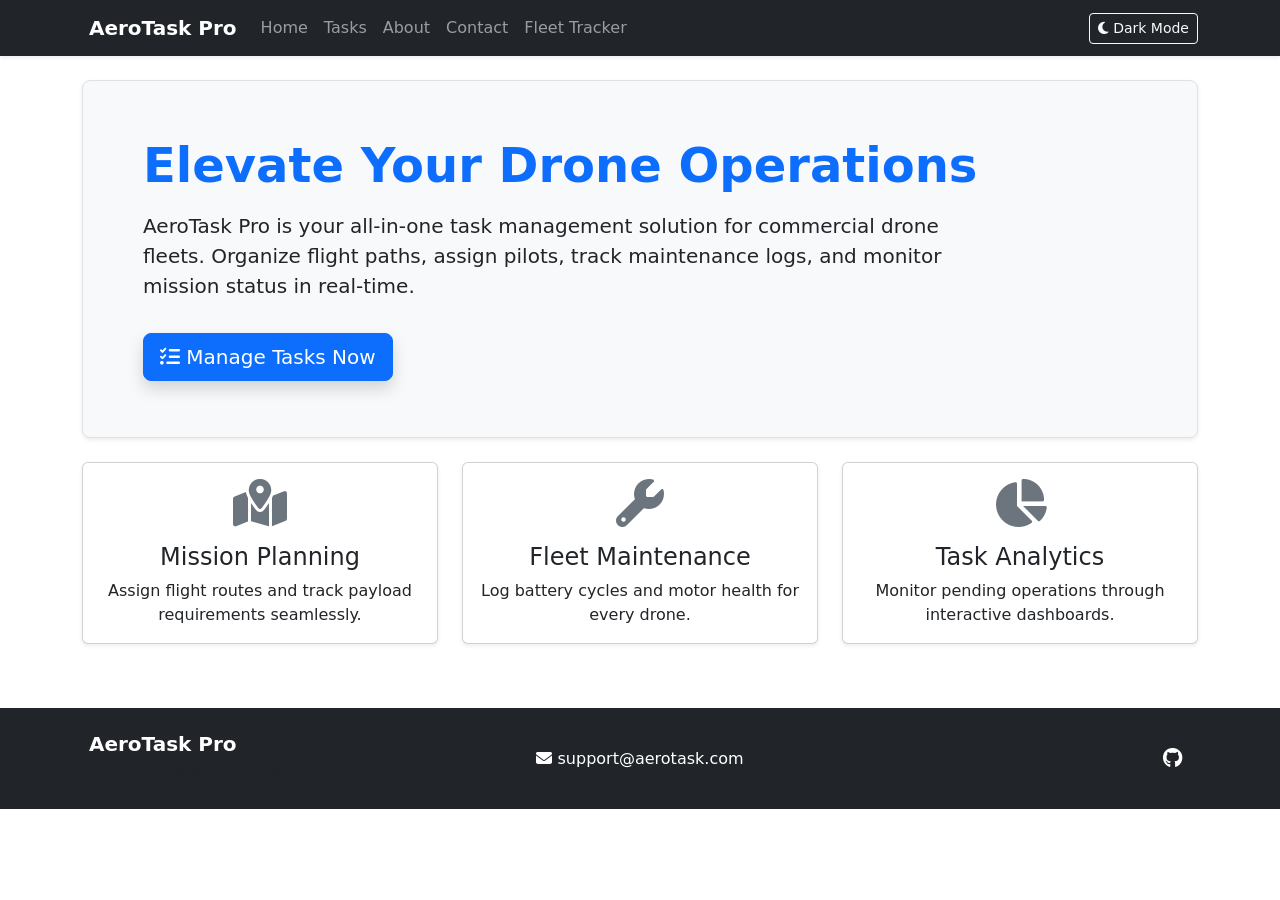
==== index.html @ 858f659a "chenged the location of scripts and used defer as professor has proposed so" ====
<!doctype html>
<html lang="en">
  <head>
    <meta charset="UTF-8" />
    <meta name="viewport" content="width=device-width, initial-scale=1.0" />
    <title>AeroTask Pro | Drone Fleet Management</title>
    <link
      href="https://cdn.jsdelivr.net/npm/bootstrap@5.3.2/dist/css/bootstrap.min.css"
      rel="stylesheet"
    />
    <link
      rel="stylesheet"
      href="https://cdnjs.cloudflare.com/ajax/libs/font-awesome/6.4.2/css/all.min.css"
    />
    <link rel="stylesheet" href="style.css" />

    <script src="https://cdn.jsdelivr.net/npm/bootstrap@5.3.2/dist/js/bootstrap.bundle.min.js" defer></script>
    <script src="https://code.jquery.com/jquery-3.7.1.min.js" defer></script>
    <script src="app.js" defer></script>
  </head>

  <body>
    <main>
      <!-- header - components folder -->
    <div id="header-placeholder"></div>
    <!-- Main Content -->
    <main class="container my-4">
      <!-- hero secton and button cta -->
      <div class="p-5 mb-4 bg-light rounded-3 shadow-sm border">
        <div class="container-fluid py-2">
          <h1 class="display-5 fw-bold text-primary">
            Elevate Your Drone Operations
          </h1>
          <p class="col-md-10 fs-5 mt-3">
            AeroTask Pro is your all-in-one task management solution for
            commercial drone fleets. Organize flight paths, assign pilots, track
            maintenance logs, and monitor mission status in real-time.
          </p>
          <!-- cta directs to tasks -->
          <a href="tasks.html" class="btn btn-primary btn-lg mt-3 shadow">
            <i class="fa-solid fa-list-check"></i> Manage Tasks Now
          </a>
        </div>
      </div>

      <div class="row mb-5 text-center">
        <div class="col-md-4 mb-3">
          <div class="card h-100 shadow-sm">
            <div class="card-body">
              <i
                class="fa-solid fa-map-location-dot fa-3x text-secondary mb-3"
              ></i>
              <h4 class="card-title">Mission Planning</h4>
              <p class="card-text">
                Assign flight routes and track payload requirements seamlessly.
              </p>
            </div>
          </div>
        </div>
        <div class="col-md-4 mb-3">
          <div class="card h-100 shadow-sm">
            <div class="card-body">
              <i class="fa-solid fa-wrench fa-3x text-secondary mb-3"></i>
              <h4 class="card-title">Fleet Maintenance</h4>
              <p class="card-text">
                Log battery cycles and motor health for every drone.
              </p>
            </div>
          </div>
        </div>
        <div class="col-md-4 mb-3">
          <div class="card h-100 shadow-sm">
            <div class="card-body">
              <i class="fa-solid fa-chart-pie fa-3x text-secondary mb-3"></i>
              <h4 class="card-title">Task Analytics</h4>
              <p class="card-text">
                Monitor pending operations through interactive dashboards.
              </p>
            </div>
          </div>
        </div>
      </div>

    </main>
    <div id="footer-placeholder"></div>
  </body>
</html>
---- style.css ----
/* Dark Mode  */
body.dark-mode {
    background-color: #121212;
    color: #ffffff;
}

body.dark-mode .bg-light,
body.dark-mode .navbar,
body.dark-mode .footer,
body.dark-mode .card {
    background-color: #1e1e1e !important;
    border-color: #333 !important;
    color: #ffffff !important;
}

body.dark-mode .text-dark,
body.dark-mode .text-muted {
    color: #cccccc !important;
}

body.dark-mode .navbar-brand,
body.dark-mode .nav-link {
    color: #ffffff !important;
}

body.dark-mode .border-bottom,
body.dark-mode .border-top {
    border-color: #333 !important;
}

/* Card Styling */
.card {
    transition: transform 0.2s ease-in-out;
}

.card:hover {
    transform: translateY(-5px);
}
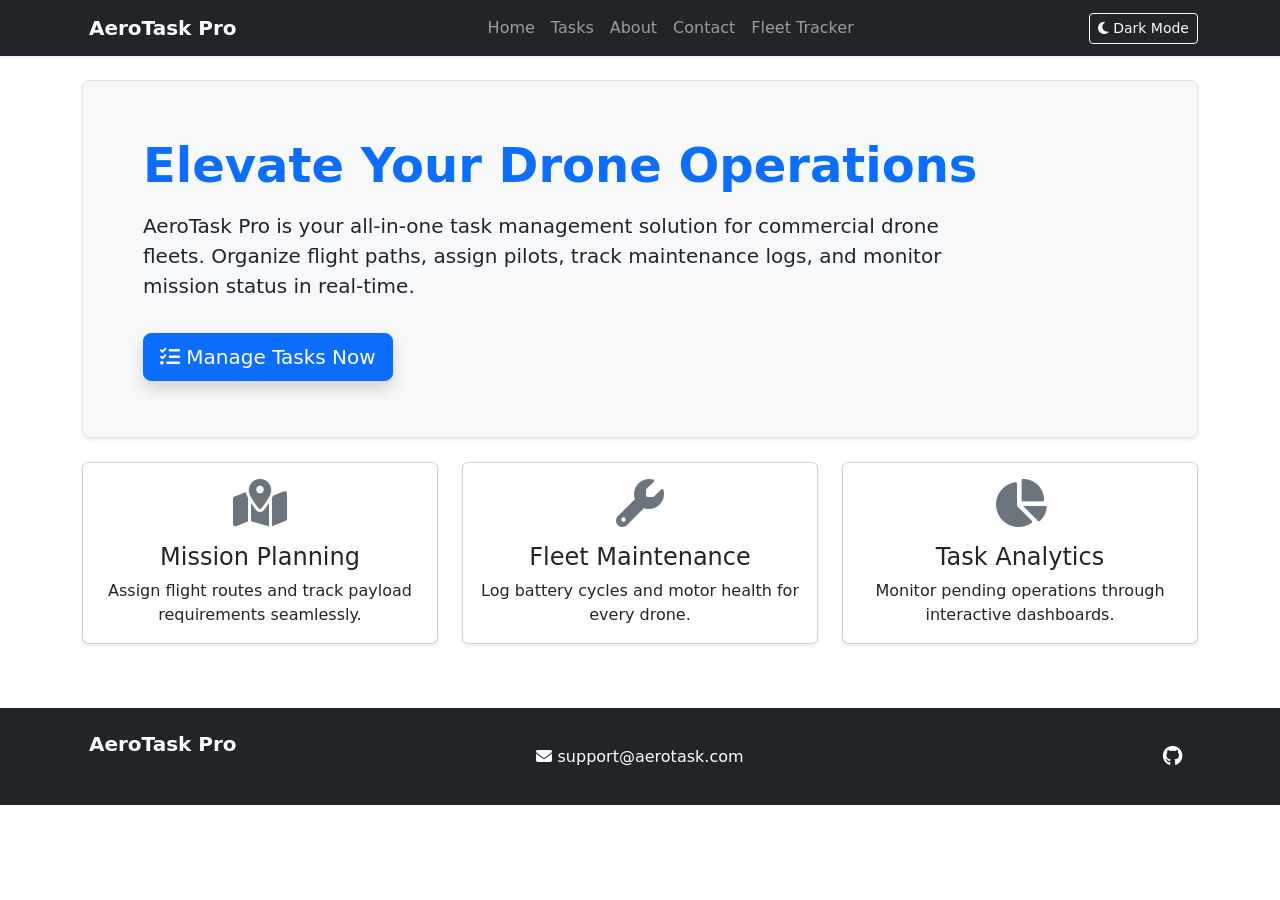
==== commit ac888e43: "V2" ====
--- a/index.html
+++ b/index.html
@@ -12,11 +12,11 @@
       rel="stylesheet"
       href="https://cdnjs.cloudflare.com/ajax/libs/font-awesome/6.4.2/css/all.min.css"
     />
-    <link rel="stylesheet" href="style.css" />
 
     <script src="https://cdn.jsdelivr.net/npm/bootstrap@5.3.2/dist/js/bootstrap.bundle.min.js" defer></script>
     <script src="https://code.jquery.com/jquery-3.7.1.min.js" defer></script>
-    <script src="app.js" defer></script>
+    <link rel="stylesheet" href="style.css?v=2" />
+    <script src="app.js?v=2" defer></script>
   </head>
 
   <body>
--- a/style.css
+++ b/style.css
@@ -1,13 +1,32 @@
-/* Dark Mode  */
+/* ========================
+   Dark Mode Styles 
+   ======================== */
 body.dark-mode {
-    background-color: #121212;
-    color: #ffffff;
+    background-color: #121212 !important;
+    color: #ffffff !important;
 }
 
 body.dark-mode .bg-light,
 body.dark-mode .navbar,
 body.dark-mode .footer,
-body.dark-mode .card {
+body.dark-mode .card,
+body.dark-mode .card-header,
+body.dark-mode .accordion-item,
+body.dark-mode .accordion-button,
+body.dark-mode .list-group-item,
+body.dark-mode .card-body input,  
+body.dark-mode .card-body textarea,
+body.dark-mode .modal-content {
+    background-color: #1e1e1e !important;
+    border-color: #333 !important;
+    color: #ffffff !important;
+}
+
+/* Fix for Tables in Dark Mode */
+body.dark-mode .table,
+body.dark-mode .table th,
+body.dark-mode .table td,
+body.dark-mode .table thead th {
     background-color: #1e1e1e !important;
     border-color: #333 !important;
     color: #ffffff !important;
@@ -28,7 +47,14 @@
     border-color: #333 !important;
 }
 
-/* Card Styling */
+/* Fix accordion button text in dark mode */
+body.dark-mode .accordion-button::after {
+    filter: invert(1);
+}
+
+/* ========================
+   Card Hover Animations 
+   ======================== */
 .card {
     transition: transform 0.2s ease-in-out;
 }
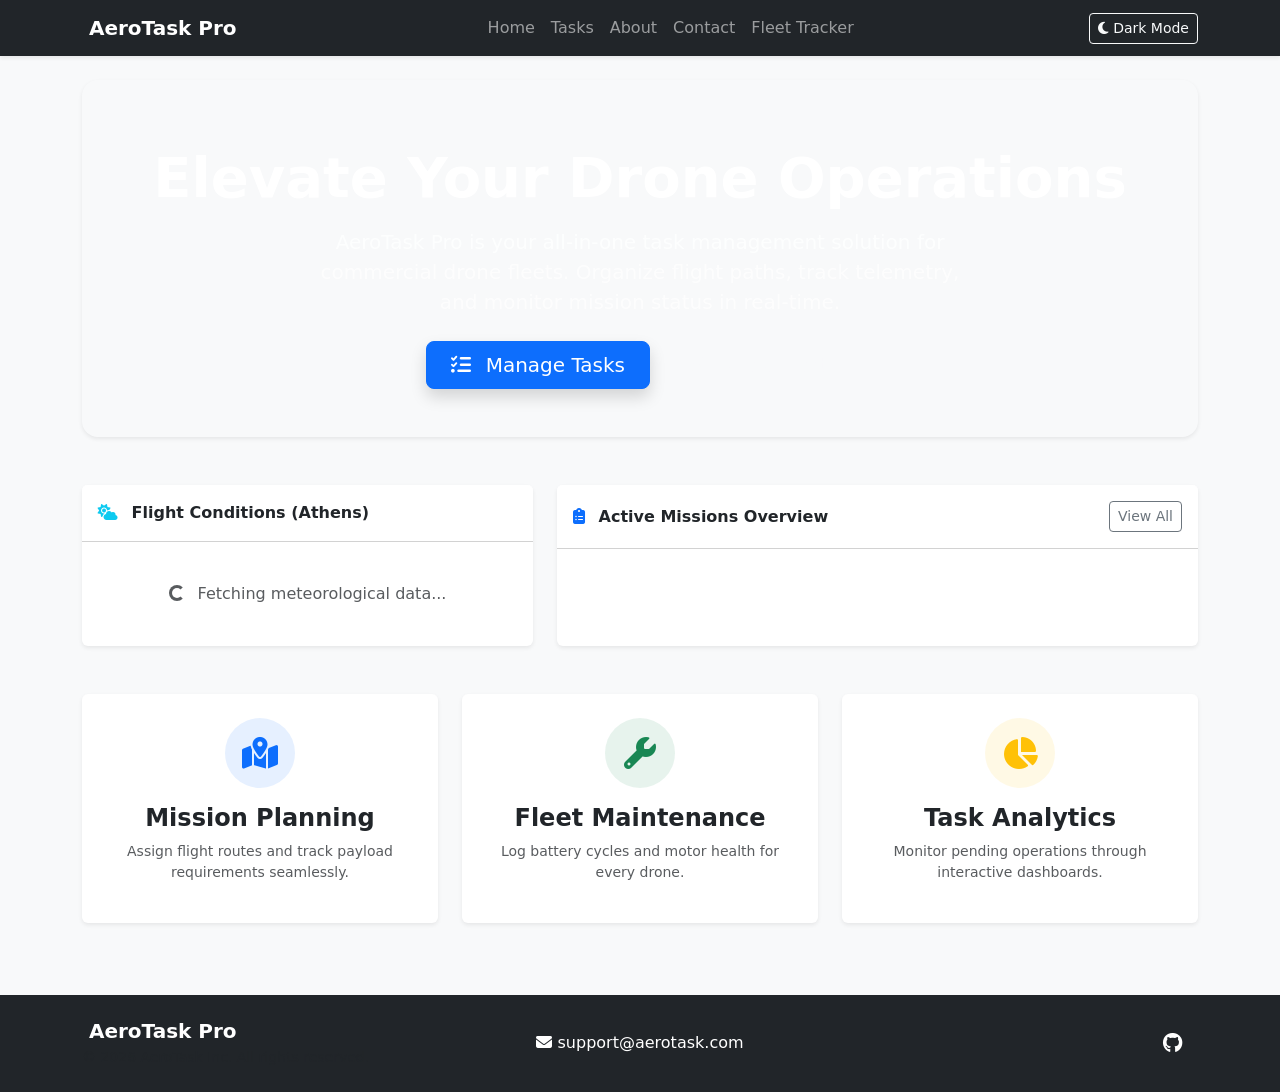
==== commit 632fe630: "feat: revamp homepage with live weather API and dynamic task widgets Added Open-Meteo API, dynamic l" ====
--- a/index.html
+++ b/index.html
@@ -4,6 +4,49 @@
     <meta charset="UTF-8" />
     <meta name="viewport" content="width=device-width, initial-scale=1.0" />
     <title>AeroTask Pro | Drone Fleet Management</title>
+
+    <!-- SEO Meta Tags -->
+    <meta
+      name="description"
+      content="AeroTask Pro is your all-in-one task management solution for commercial drone fleets. Organize flight paths, track telemetry, and monitor mission status in real-time."
+    />
+
+    <!-- Open Graph / Facebook -->
+    <meta property="og:site_name" content="AeroTask Pro" />
+    <meta property="og:type" content="website" />
+    <meta property="og:url" content="https://yourdomain.com/" />
+    <meta property="og:title" content="AeroTask Pro | Drone Fleet Management" />
+    <meta
+      property="og:description"
+      content="AeroTask Pro is your all-in-one task management solution for commercial drone fleets. Organize flight paths, track telemetry, and monitor mission status in real-time."
+    />
+    <!-- Social Preview Image -->
+    <meta
+      property="og:image"
+      content="https://aerotask.arvatech.click/images/social_preview.webp"
+    />
+
+    <!-- Twitter -->
+    <meta name="twitter:card" content="summary_large_image" />
+    <meta name="twitter:url" content="https://aerotask.arvatech.click/" />
+    <meta
+      name="twitter:title"
+      content="AeroTask Pro | Drone Fleet Management"
+    />
+    <meta
+      name="twitter:description"
+      content="Organize flight paths, track telemetry, and monitor mission status in real-time."
+    />
+    <!-- Social Preview Image -->
+    <meta
+      name="twitter:image"
+      content="https://aerotask.arvatech.click/images/social_preview.webp"
+    />
+
+    <!-- Favicon -->
+    <link rel="icon" type="image/webp" href="images/logo.webp" />
+
+    <!-- Core Stylesheets -->
     <link
       href="https://cdn.jsdelivr.net/npm/bootstrap@5.3.2/dist/css/bootstrap.min.css"
       rel="stylesheet"
@@ -12,76 +55,150 @@
       rel="stylesheet"
       href="https://cdnjs.cloudflare.com/ajax/libs/font-awesome/6.4.2/css/all.min.css"
     />
-
-    <script src="https://cdn.jsdelivr.net/npm/bootstrap@5.3.2/dist/js/bootstrap.bundle.min.js" defer></script>
+    <link rel="stylesheet" href="style.css?v=3" />
+
+    <!-- Core Scripts -->
+    <script
+      src="https://cdn.jsdelivr.net/npm/bootstrap@5.3.2/dist/js/bootstrap.bundle.min.js"
+      defer
+    ></script>
     <script src="https://code.jquery.com/jquery-3.7.1.min.js" defer></script>
-    <link rel="stylesheet" href="style.css?v=2" />
-    <script src="app.js?v=2" defer></script>
+
+    <!-- Core App Logic & Homepage Logic -->
+    <script src="app.js?v=3" defer></script>
+    <script src="index.js?v=3" defer></script>
   </head>
 
-  <body>
-    <main>
-      <!-- header - components folder -->
+  <body class="d-flex flex-column min-vh-100 bg-light">
+    <!-- Header -->
     <div id="header-placeholder"></div>
+
     <!-- Main Content -->
-    <main class="container my-4">
-      <!-- hero secton and button cta -->
-      <div class="p-5 mb-4 bg-light rounded-3 shadow-sm border">
-        <div class="container-fluid py-2">
-          <h1 class="display-5 fw-bold text-primary">
-            Elevate Your Drone Operations
-          </h1>
-          <p class="col-md-10 fs-5 mt-3">
+    <main class="container my-4 flex-grow-1">
+      <!-- HERO SECTION (Upgraded Visuals) -->
+      <div
+        class="hero-section rounded-4 shadow-sm mb-5 position-relative overflow-hidden"
+      >
+        <div
+          class="hero-overlay p-5 text-center text-white d-flex flex-column justify-content-center align-items-center h-100"
+        >
+          <div class="radar-container mb-3">
+            <div class="radar-sweep"></div>
+            <i
+              class="fa-solid fa-drone fa-2x text-light position-absolute top-50 start-50 translate-middle"
+            ></i>
+          </div>
+          <h1 class="display-4 fw-bold mb-3">Elevate Your Drone Operations</h1>
+          <p class="lead col-md-8 mx-auto mb-4 opacity-75">
             AeroTask Pro is your all-in-one task management solution for
-            commercial drone fleets. Organize flight paths, assign pilots, track
-            maintenance logs, and monitor mission status in real-time.
+            commercial drone fleets. Organize flight paths, track telemetry, and
+            monitor mission status in real-time.
           </p>
-          <!-- cta directs to tasks -->
-          <a href="tasks.html" class="btn btn-primary btn-lg mt-3 shadow">
-            <i class="fa-solid fa-list-check"></i> Manage Tasks Now
-          </a>
+          <div class="d-flex gap-3 justify-content-center">
+            <a href="tasks.html" class="btn btn-primary btn-lg shadow px-4"
+              ><i class="fa-solid fa-list-check me-2"></i> Manage Tasks</a
+            >
+            <a href="fleet.html" class="btn btn-outline-light btn-lg px-4"
+              ><i class="fa-solid fa-satellite-dish me-2"></i> View Fleet</a
+            >
+          </div>
         </div>
       </div>
 
-      <div class="row mb-5 text-center">
-        <div class="col-md-4 mb-3">
-          <div class="card h-100 shadow-sm">
-            <div class="card-body">
-              <i
-                class="fa-solid fa-map-location-dot fa-3x text-secondary mb-3"
-              ></i>
-              <h4 class="card-title">Mission Planning</h4>
-              <p class="card-text">
+      <!-- WEATHER & ACTIVE TASKS WIDGETS -->
+      <div class="row g-4 mb-5">
+        <!-- Weather & Flight Conditions (Dynamic) -->
+        <div class="col-lg-5">
+          <div class="card shadow-sm border-0 h-100">
+            <div class="card-header bg-white fw-bold py-3">
+              <i class="fa-solid fa-cloud-sun text-info me-2"></i> Flight
+              Conditions (Athens)
+            </div>
+            <div class="card-body d-flex flex-column" id="weather-container">
+              <!-- Content injected via jQuery -->
+              <div class="text-center py-4 text-muted">
+                <span class="spinner-border spinner-border-sm me-2"></span>
+                Fetching meteorological data...
+              </div>
+            </div>
+          </div>
+        </div>
+
+        <!-- Recent / High Priority Tasks (Dynamic) -->
+        <div class="col-lg-7">
+          <div class="card shadow-sm border-0 h-100">
+            <div
+              class="card-header bg-white fw-bold py-3 d-flex justify-content-between align-items-center"
+            >
+              <div>
+                <i class="fa-solid fa-clipboard-list text-primary me-2"></i>
+                Active Missions Overview
+              </div>
+              <a href="tasks.html" class="btn btn-sm btn-outline-secondary"
+                >View All</a
+              >
+            </div>
+            <ul class="list-group list-group-flush" id="recent-tasks-list">
+              <!-- Content injected via jQuery -->
+            </ul>
+          </div>
+        </div>
+      </div>
+
+      <!-- FEATURES ROW -->
+      <div class="row mb-5 text-center g-4">
+        <div class="col-md-4">
+          <div class="card h-100 border-0 shadow-sm feature-card bg-white">
+            <div class="card-body p-4">
+              <div
+                class="feature-icon bg-primary bg-opacity-10 text-primary mb-3 mx-auto rounded-circle d-flex align-items-center justify-content-center"
+                style="width: 70px; height: 70px"
+              >
+                <i class="fa-solid fa-map-location-dot fa-2x"></i>
+              </div>
+              <h4 class="fw-bold">Mission Planning</h4>
+              <p class="text-muted small">
                 Assign flight routes and track payload requirements seamlessly.
               </p>
             </div>
           </div>
         </div>
-        <div class="col-md-4 mb-3">
-          <div class="card h-100 shadow-sm">
-            <div class="card-body">
-              <i class="fa-solid fa-wrench fa-3x text-secondary mb-3"></i>
-              <h4 class="card-title">Fleet Maintenance</h4>
-              <p class="card-text">
+        <div class="col-md-4">
+          <div class="card h-100 border-0 shadow-sm feature-card bg-white">
+            <div class="card-body p-4">
+              <div
+                class="feature-icon bg-success bg-opacity-10 text-success mb-3 mx-auto rounded-circle d-flex align-items-center justify-content-center"
+                style="width: 70px; height: 70px"
+              >
+                <i class="fa-solid fa-wrench fa-2x"></i>
+              </div>
+              <h4 class="fw-bold">Fleet Maintenance</h4>
+              <p class="text-muted small">
                 Log battery cycles and motor health for every drone.
               </p>
             </div>
           </div>
         </div>
-        <div class="col-md-4 mb-3">
-          <div class="card h-100 shadow-sm">
-            <div class="card-body">
-              <i class="fa-solid fa-chart-pie fa-3x text-secondary mb-3"></i>
-              <h4 class="card-title">Task Analytics</h4>
-              <p class="card-text">
+        <div class="col-md-4">
+          <div class="card h-100 border-0 shadow-sm feature-card bg-white">
+            <div class="card-body p-4">
+              <div
+                class="feature-icon bg-warning bg-opacity-10 text-warning mb-3 mx-auto rounded-circle d-flex align-items-center justify-content-center"
+                style="width: 70px; height: 70px"
+              >
+                <i class="fa-solid fa-chart-pie fa-2x"></i>
+              </div>
+              <h4 class="fw-bold">Task Analytics</h4>
+              <p class="text-muted small">
                 Monitor pending operations through interactive dashboards.
               </p>
             </div>
           </div>
         </div>
       </div>
-
     </main>
+
+    <!-- Footer -->
     <div id="footer-placeholder"></div>
   </body>
 </html>
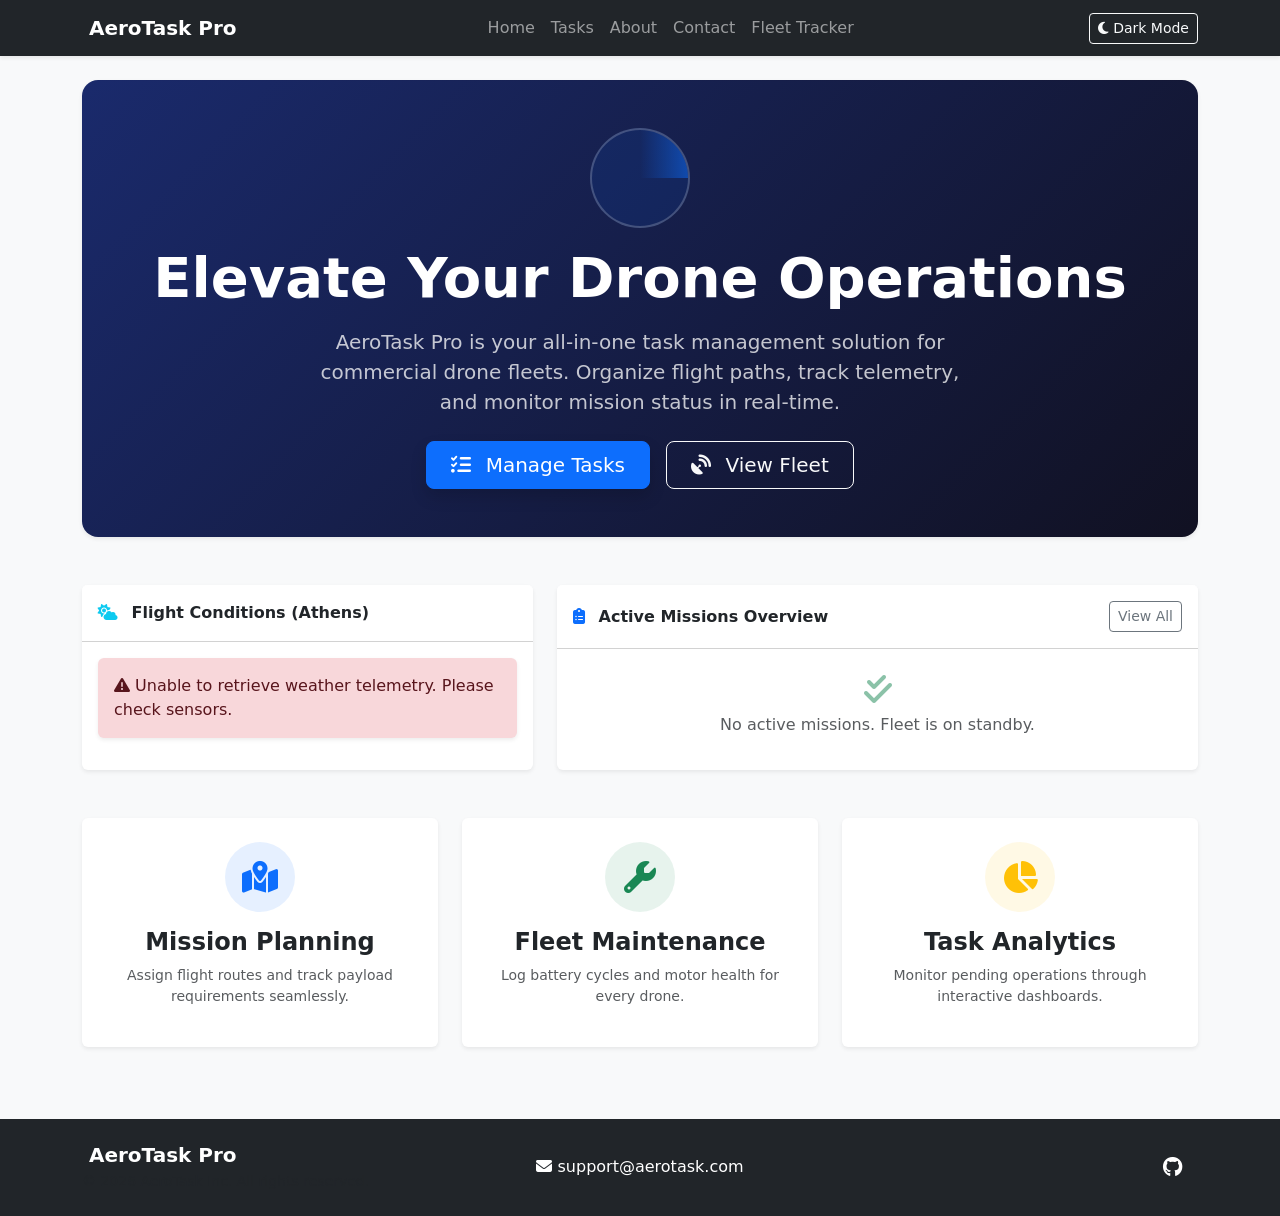
==== commit 9e1f48ba: "might have messed uo here" ====
--- a/index.html
+++ b/index.html
@@ -55,7 +55,7 @@
       rel="stylesheet"
       href="https://cdnjs.cloudflare.com/ajax/libs/font-awesome/6.4.2/css/all.min.css"
     />
-    <link rel="stylesheet" href="style.css?v=3" />
+    <link rel="stylesheet" href="style.css?v=4" />
 
     <!-- Core Scripts -->
     <script
--- a/style.css
+++ b/style.css
@@ -61,4 +61,71 @@
 
 .card:hover {
     transform: translateY(-5px);
-}+}
+
+/* ========================
+   Homepage Enhancements
+   ======================== */
+
+/* Hero Section with Tech Gradient */
+.hero-section {
+    background: linear-gradient(135deg, #1a2a6c 0%, #112 100%);
+    background-size: cover;
+    background-position: center;
+    min-height: 400px;
+}
+
+/* Radar Animation Effect */
+.radar-container {
+    position: relative;
+    width: 100px;
+    height: 100px;
+    border-radius: 50%;
+    border: 2px solid rgba(255, 255, 255, 0.2);
+    background: rgba(13, 110, 253, 0.1);
+    overflow: hidden;
+}
+
+.radar-sweep {
+    position: absolute;
+    top: 0;
+    left: 50%;
+    width: 50%;
+    height: 50%;
+    background: linear-gradient(90deg, rgba(13,110,253,0) 0%, rgba(13,110,253,0.5) 100%);
+    transform-origin: bottom left;
+    animation: sweep 3s infinite linear;
+}
+
+@keyframes sweep {
+    from { transform: rotate(0deg); }
+    to { transform: rotate(360deg); }
+}
+
+/* Feature Cards Hover */
+.feature-card {
+    transition: transform 0.3s ease, box-shadow 0.3s ease;
+}
+.feature-card:hover {
+    transform: translateY(-10px);
+    box-shadow: 0 1rem 3rem rgba(0,0,0,0.1) !important;
+}
+
+/* ========================
+   Dark Mode Adjustments for Homepage
+   ======================== */
+body.dark-mode .feature-card,
+body.dark-mode .alert-success,
+body.dark-mode .alert-danger,
+body.dark-mode .alert-warning {
+    background-color: #1e1e1e !important;
+    border-color: #333 !important;
+}
+
+body.dark-mode .alert-success { color: #75b798; }
+body.dark-mode .alert-danger { color: #ea868f; }
+body.dark-mode .alert-warning { color: #ffda6a; }
+
+body.dark-mode .feature-icon.bg-primary { background-color: rgba(13, 110, 253, 0.2) !important; }
+body.dark-mode .feature-icon.bg-success { background-color: rgba(25, 135, 84, 0.2) !important; }
+body.dark-mode .feature-icon.bg-warning { background-color: rgba(255, 193, 7, 0.2) !important; }
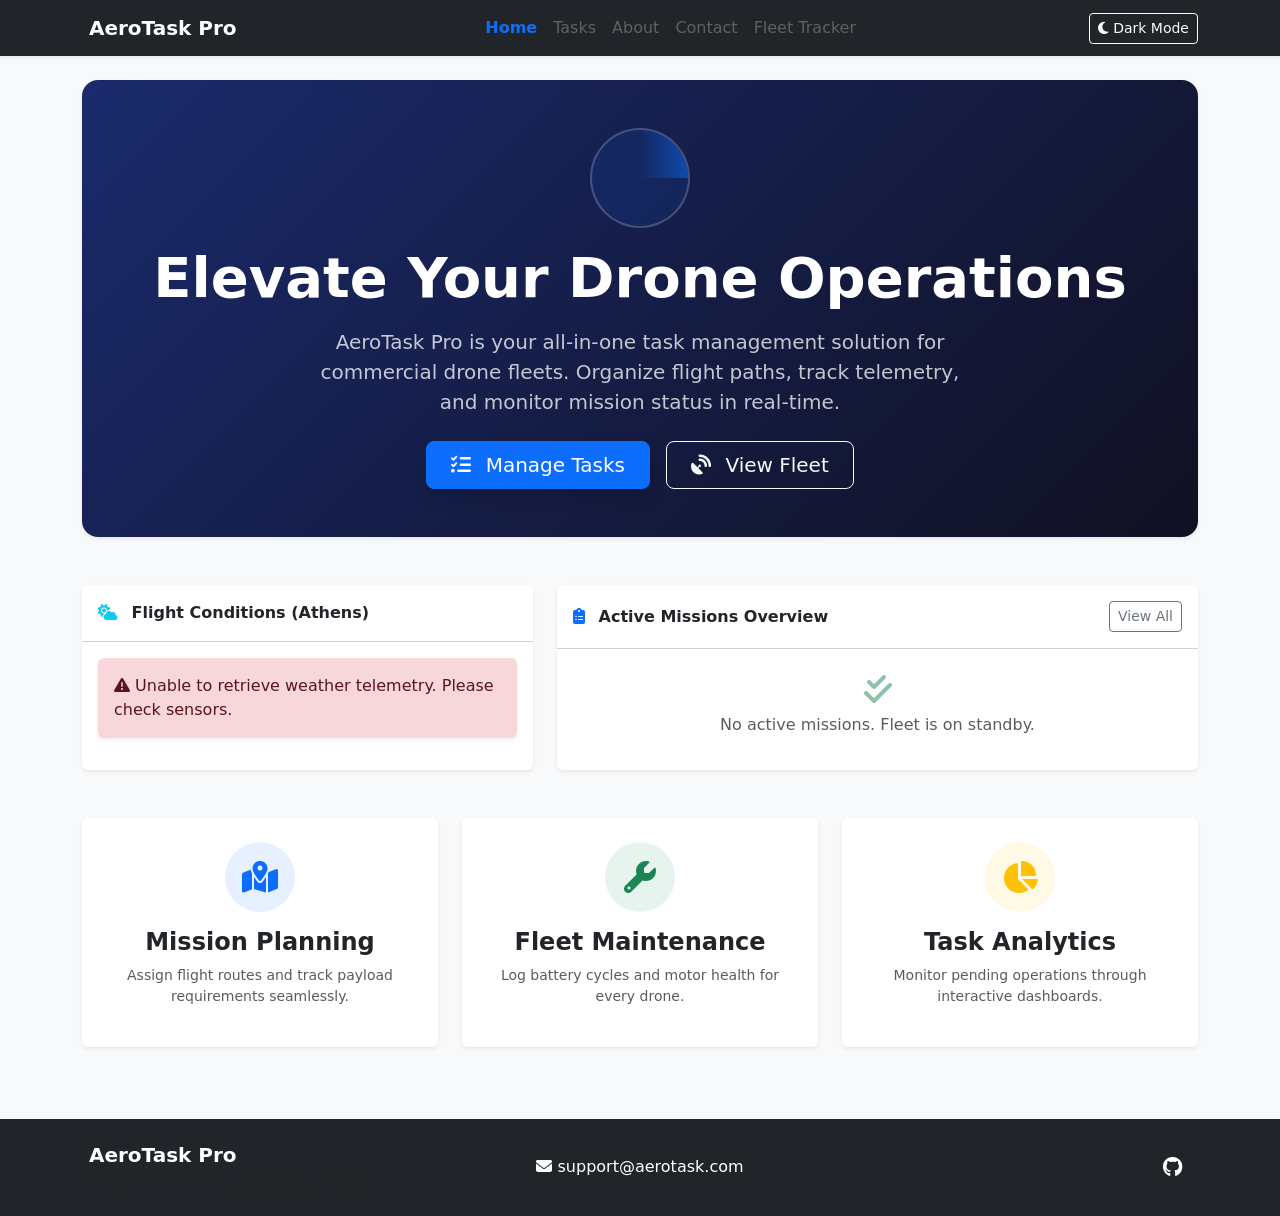
==== commit 1cd8cabe: "added this script so no white flashes would happen everytime i change to another page." ====
--- a/index.html
+++ b/index.html
@@ -70,6 +70,12 @@
   </head>
 
   <body class="d-flex flex-column min-vh-100 bg-light">
+    <script>
+      if (localStorage.getItem("darkMode") === "enabled") {
+        document.body.classList.add("dark-mode");
+      }
+    </script>
+
     <!-- Header -->
     <div id="header-placeholder"></div>
 
--- a/style.css
+++ b/style.css
@@ -128,4 +128,41 @@
 
 body.dark-mode .feature-icon.bg-primary { background-color: rgba(13, 110, 253, 0.2) !important; }
 body.dark-mode .feature-icon.bg-success { background-color: rgba(25, 135, 84, 0.2) !important; }
-body.dark-mode .feature-icon.bg-warning { background-color: rgba(255, 193, 7, 0.2) !important; }+body.dark-mode .feature-icon.bg-warning { background-color: rgba(255, 193, 7, 0.2) !important; }
+
+/* ========================
+   Navbar Active State & Opacity 
+   ======================== */
+.navbar-nav .nav-link {
+    opacity: 0.5; /* Dims inactive links */
+    transition: opacity 0.3s ease, color 0.3s ease;
+}
+
+.navbar-nav .nav-link:hover {
+    opacity: 0.8;
+}
+
+/* Highlights the active page */
+.navbar-nav .nav-link.active {
+    opacity: 1 !important;
+    font-weight: 700;
+    color: #0d6efd !important; 
+}
+
+/* Dark mode adjustment for the active link */
+body.dark-mode .navbar-nav .nav-link.active {
+    color: #6ea8fe !important; 
+}
+
+/* ========================
+   Dark Mode: Social Media / Outline Buttons
+   ======================== */
+body.dark-mode .btn-outline-dark {
+    color: #f8f9fa !important;
+    border-color: #f8f9fa !important;
+}
+
+body.dark-mode .btn-outline-dark:hover {
+    background-color: #f8f9fa !important;
+    color: #212529 !important;
+}
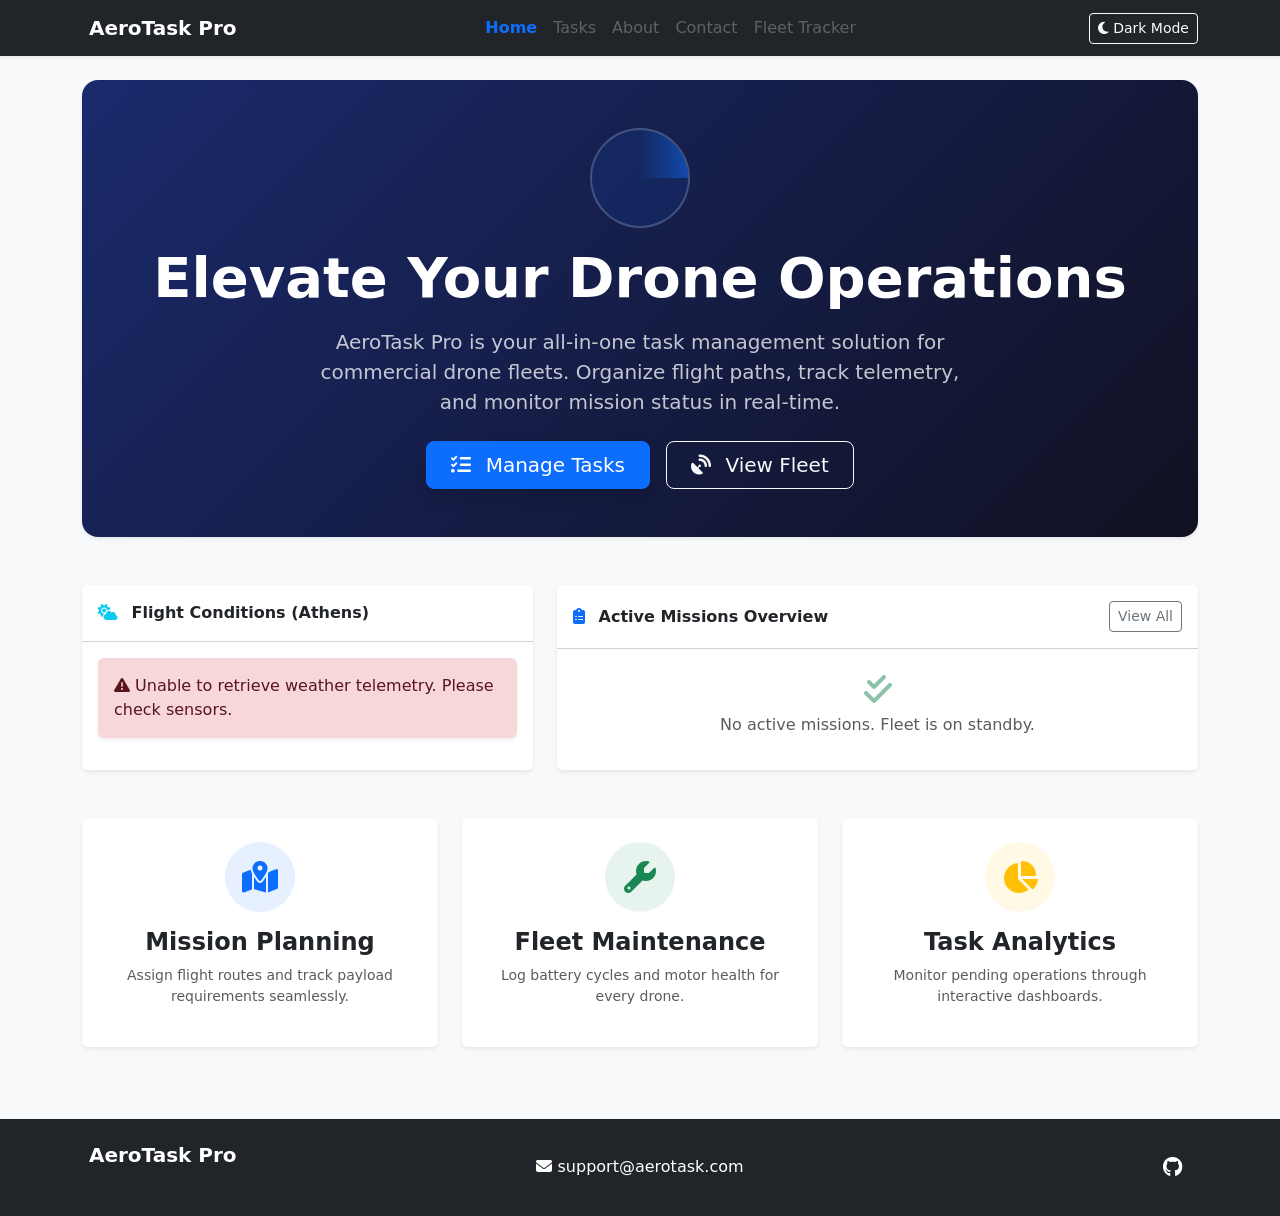
==== commit ffe457b3: "playing with fire" ====
--- a/index.html
+++ b/index.html
@@ -55,7 +55,7 @@
       rel="stylesheet"
       href="https://cdnjs.cloudflare.com/ajax/libs/font-awesome/6.4.2/css/all.min.css"
     />
-    <link rel="stylesheet" href="style.css?v=4" />
+    <link rel="stylesheet" href="style.css?v=13" />
 
     <!-- Core Scripts -->
     <script
@@ -65,8 +65,8 @@
     <script src="https://code.jquery.com/jquery-3.7.1.min.js" defer></script>
 
     <!-- Core App Logic & Homepage Logic -->
-    <script src="app.js?v=3" defer></script>
-    <script src="index.js?v=3" defer></script>
+    <script src="app.js?v=13" defer></script>
+    <script src="index.js?v=13" defer></script>
   </head>
 
   <body class="d-flex flex-column min-vh-100 bg-light">
--- a/style.css
+++ b/style.css
@@ -165,4 +165,19 @@
 body.dark-mode .btn-outline-dark:hover {
     background-color: #f8f9fa !important;
     color: #212529 !important;
+}
+
+/* Reserves space for the navbar before jQuery loads it */
+#header-placeholder {
+    min-height: 56px; 
+}
+
+/* Smooth fade-in on page load */
+body {
+    animation: quickFade 0.25s ease-in-out forwards;
+}
+
+@keyframes quickFade {
+    0% { opacity: 0; }
+    100% { opacity: 1; }
 }
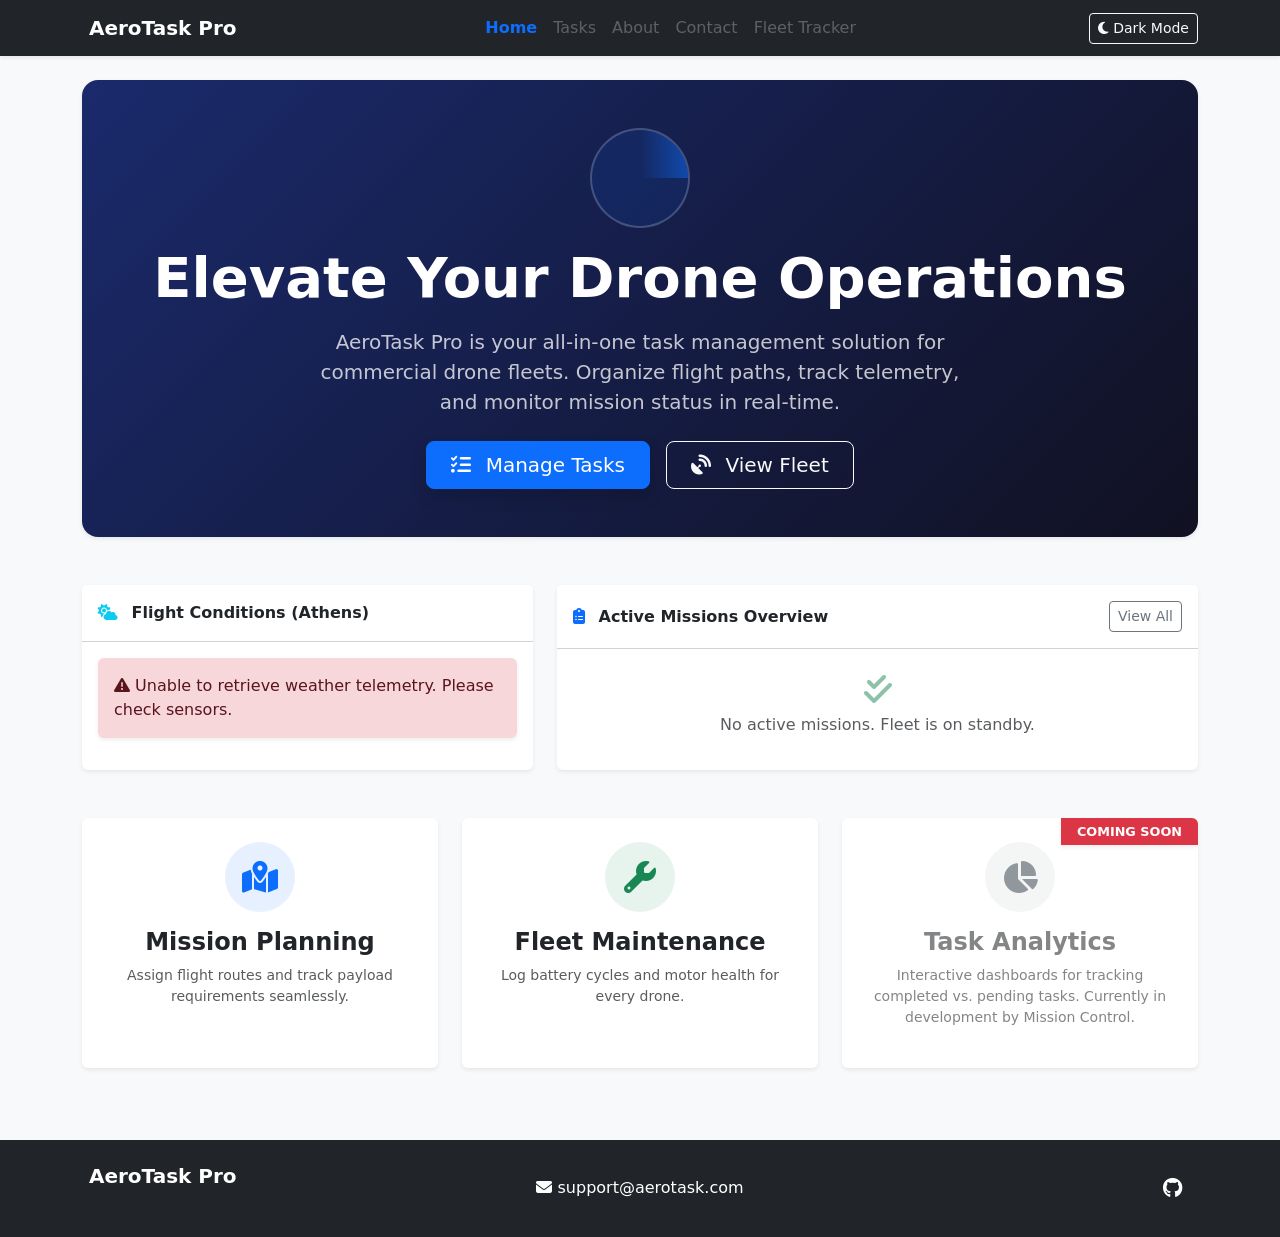
==== commit 237024c2: "Changes the last card into coming soon" ====
--- a/index.html
+++ b/index.html
@@ -186,17 +186,28 @@
           </div>
         </div>
         <div class="col-md-4">
-          <div class="card h-100 border-0 shadow-sm feature-card bg-white">
-            <div class="card-body p-4">
+          <div
+            class="card h-100 border-0 shadow-sm feature-card bg-white position-relative overflow-hidden"
+          >
+            <!-- Task Analytics Coming Soon -->
+            <div
+              class="position-absolute top-0 end-0 bg-danger text-white px-3 py-1 fw-bold rounded-bottom-start shadow-sm"
+              style="font-size: 0.8rem; z-index: 10"
+            >
+              COMING SOON
+            </div>
+
+            <div class="card-body p-4 opacity-75">
               <div
-                class="feature-icon bg-warning bg-opacity-10 text-warning mb-3 mx-auto rounded-circle d-flex align-items-center justify-content-center"
+                class="feature-icon bg-secondary bg-opacity-10 text-secondary mb-3 mx-auto rounded-circle d-flex align-items-center justify-content-center"
                 style="width: 70px; height: 70px"
               >
                 <i class="fa-solid fa-chart-pie fa-2x"></i>
               </div>
-              <h4 class="fw-bold">Task Analytics</h4>
+              <h4 class="fw-bold text-muted">Task Analytics</h4>
               <p class="text-muted small">
-                Monitor pending operations through interactive dashboards.
+                Interactive dashboards for tracking completed vs. pending tasks.
+                Currently in development by Mission Control.
               </p>
             </div>
           </div>
--- a/style.css
+++ b/style.css
@@ -1,6 +1,17 @@
-/* ========================
-   Dark Mode Styles 
-   ======================== */
+/* =========================================
+   TABLE OF CONTENTS
+   =========================================
+   1. Base Dark Mode Styles
+   2. Dark Mode: Typography & Tables
+   3. Dark Mode: Forms, Inputs & UI Elements
+   4. Layout Enhancements (Header & Animations)
+   5. Homepage Specific Styles (Hero & Cards)
+   6. Tasks Page & Kanban Board Styles
+   ========================================= */
+
+/* =========================================
+   1. Base Dark Mode Styles
+   ========================================= */
 body.dark-mode {
     background-color: #121212 !important;
     color: #ffffff !important;
@@ -14,15 +25,30 @@
 body.dark-mode .accordion-item,
 body.dark-mode .accordion-button,
 body.dark-mode .list-group-item,
-body.dark-mode .card-body input,  
-body.dark-mode .card-body textarea,
 body.dark-mode .modal-content {
     background-color: #1e1e1e !important;
     border-color: #333 !important;
     color: #ffffff !important;
 }
 
-/* Fix for Tables in Dark Mode */
+/* =========================================
+   2. Dark Mode: Typography & Tables
+   ========================================= */
+body.dark-mode .text-dark,
+body.dark-mode .text-muted {
+    color: #cccccc !important;
+}
+
+body.dark-mode .navbar-brand,
+body.dark-mode .nav-link {
+    color: #ffffff !important;
+}
+
+body.dark-mode .border-bottom,
+body.dark-mode .border-top {
+    border-color: #333 !important;
+}
+
 body.dark-mode .table,
 body.dark-mode .table th,
 body.dark-mode .table td,
@@ -32,29 +58,72 @@
     color: #ffffff !important;
 }
 
-body.dark-mode .text-dark,
-body.dark-mode .text-muted {
-    color: #cccccc !important;
-}
-
-body.dark-mode .navbar-brand,
-body.dark-mode .nav-link {
-    color: #ffffff !important;
-}
-
-body.dark-mode .border-bottom,
-body.dark-mode .border-top {
-    border-color: #333 !important;
-}
-
-/* Fix accordion button text in dark mode */
+/* =========================================
+   3. Dark Mode: Forms, Inputs & UI Elements
+   ========================================= */
+body.dark-mode .card-body input,  
+body.dark-mode .card-body textarea,
+body.dark-mode select.form-select {
+    background-color: #1e1e1e !important;
+    border-color: #333 !important;
+    color: #ffffff !important;
+}
+
+/* Fix input placeholder text visibility in dark mode */
+body.dark-mode input::placeholder,
+body.dark-mode textarea::placeholder {
+    color: #888888 !important;
+}
+
 body.dark-mode .accordion-button::after {
     filter: invert(1);
 }
 
-/* ========================
-   Card Hover Animations 
-   ======================== */
+body.dark-mode .btn-outline-dark {
+    color: #f8f9fa !important;
+    border-color: #f8f9fa !important;
+}
+
+body.dark-mode .btn-outline-dark:hover {
+    background-color: #f8f9fa !important;
+    color: #212529 !important;
+}
+
+/* =========================================
+   4. Layout Enhancements (Header & Animations)
+   ========================================= */
+#header-placeholder {
+    min-height: 56px; 
+}
+
+body {
+    animation: quickFade 0.25s ease-in-out forwards;
+}
+
+@keyframes quickFade {
+    0% { opacity: 0; }
+    100% { opacity: 1; }
+}
+
+.navbar-nav .nav-link {
+    opacity: 0.5;
+    transition: opacity 0.3s ease, color 0.3s ease;
+}
+
+.navbar-nav .nav-link:hover {
+    opacity: 0.8;
+}
+
+.navbar-nav .nav-link.active {
+    opacity: 1 !important;
+    font-weight: 700;
+    color: #0d6efd !important; 
+}
+
+body.dark-mode .navbar-nav .nav-link.active {
+    color: #6ea8fe !important; 
+}
+
 .card {
     transition: transform 0.2s ease-in-out;
 }
@@ -63,11 +132,9 @@
     transform: translateY(-5px);
 }
 
-/* ========================
-   Homepage Enhancements
-   ======================== */
-
-/* Hero Section with Tech Gradient */
+/* =========================================
+   5. Homepage Specific Styles (Hero & Cards)
+   ========================================= */
 .hero-section {
     background: linear-gradient(135deg, #1a2a6c 0%, #112 100%);
     background-size: cover;
@@ -75,7 +142,6 @@
     min-height: 400px;
 }
 
-/* Radar Animation Effect */
 .radar-container {
     position: relative;
     width: 100px;
@@ -102,7 +168,6 @@
     to { transform: rotate(360deg); }
 }
 
-/* Feature Cards Hover */
 .feature-card {
     transition: transform 0.3s ease, box-shadow 0.3s ease;
 }
@@ -111,9 +176,6 @@
     box-shadow: 0 1rem 3rem rgba(0,0,0,0.1) !important;
 }
 
-/* ========================
-   Dark Mode Adjustments for Homepage
-   ======================== */
 body.dark-mode .feature-card,
 body.dark-mode .alert-success,
 body.dark-mode .alert-danger,
@@ -130,54 +192,33 @@
 body.dark-mode .feature-icon.bg-success { background-color: rgba(25, 135, 84, 0.2) !important; }
 body.dark-mode .feature-icon.bg-warning { background-color: rgba(255, 193, 7, 0.2) !important; }
 
-/* ========================
-   Navbar Active State & Opacity 
-   ======================== */
-.navbar-nav .nav-link {
-    opacity: 0.5; /* Dims inactive links */
-    transition: opacity 0.3s ease, color 0.3s ease;
-}
-
-.navbar-nav .nav-link:hover {
-    opacity: 0.8;
-}
-
-/* Highlights the active page */
-.navbar-nav .nav-link.active {
-    opacity: 1 !important;
-    font-weight: 700;
-    color: #0d6efd !important; 
-}
-
-/* Dark mode adjustment for the active link */
-body.dark-mode .navbar-nav .nav-link.active {
-    color: #6ea8fe !important; 
-}
-
-/* ========================
-   Dark Mode: Social Media / Outline Buttons
-   ======================== */
-body.dark-mode .btn-outline-dark {
-    color: #f8f9fa !important;
-    border-color: #f8f9fa !important;
-}
-
-body.dark-mode .btn-outline-dark:hover {
-    background-color: #f8f9fa !important;
-    color: #212529 !important;
-}
-
-/* Reserves space for the navbar before jQuery loads it */
-#header-placeholder {
-    min-height: 56px; 
-}
-
-/* Smooth fade-in on page load */
-body {
-    animation: quickFade 0.25s ease-in-out forwards;
-}
-
-@keyframes quickFade {
-    0% { opacity: 0; }
-    100% { opacity: 1; }
+/* =========================================
+   6. Tasks Page & Kanban Board Styles
+   ========================================= */
+body.dark-mode .kanban-column .card {
+    background-color: #2c2c2c !important;
+    border: 1px solid #444 !important;
+}
+
+body.dark-mode .kanban-column .card:hover {
+    border-color: #0d6efd !important;
+}
+
+body.dark-mode .kanban-column .card,
+body.dark-mode .kanban-column .card h6 {
+    color: #ffffff !important;
+}
+
+body.dark-mode .kanban-column .card small {
+    color: #aaaaaa !important;
+}
+
+/* Warning summary card styling fixes */
+body.dark-mode .bg-warning {
+    background-color: #ffc107 !important; /* Forces the background to stay yellow */
+    color: #212529 !important; /* Forces text to be dark grey */
+}
+body.dark-mode .bg-warning h5,
+body.dark-mode .bg-warning h2 {
+    color: #212529 !important; /* Forces headers to be dark grey */
 }
